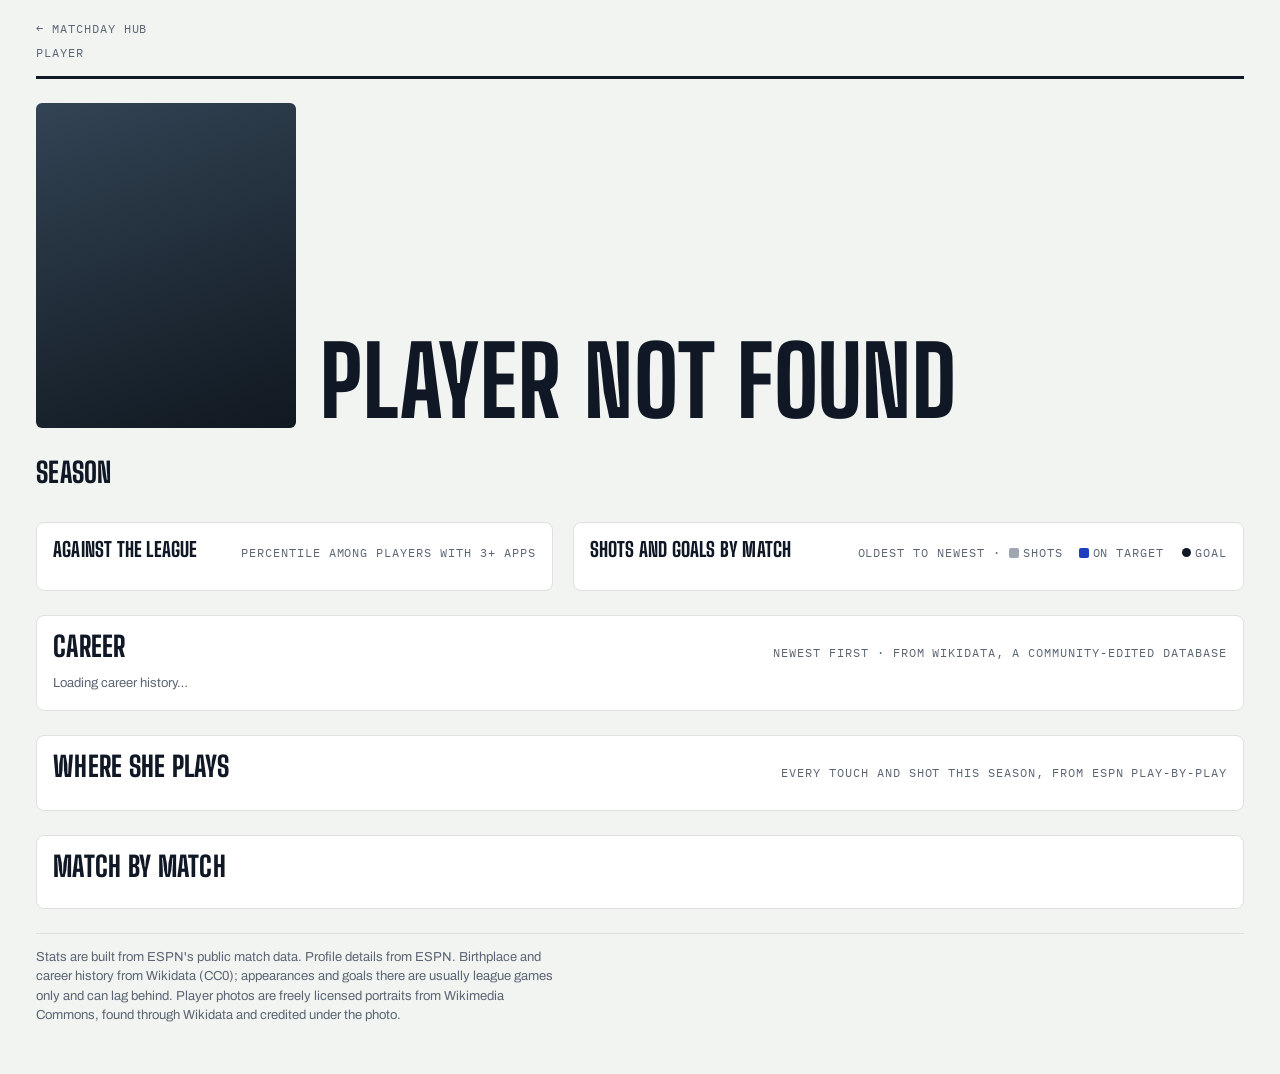
==== player.html @ ca1f56fa "One page per team across all competitions, colour-coded competitions (build 22) Co-Authored-By: Clau" ====
<!doctype html>
<html lang="en">
<head>
<meta charset="utf-8">
<meta name="viewport" content="width=device-width,initial-scale=1,viewport-fit=cover">
<title>Player · Matchday Hub</title>
<link rel="preconnect" href="https://fonts.googleapis.com">
<link rel="stylesheet" href="https://fonts.googleapis.com/css2?family=Big+Shoulders+Display:wght@600;700;800&family=Archivo:wght@400;500;600;700&family=IBM+Plex+Mono:wght@400;500&display=swap">
<link rel="stylesheet" href="styles.css?v=22">
<script>
/* GitHub Pages lets browsers keep pages for 10 minutes. If the site has been updated since this copy, refresh it once. */
(function (build) {
  try {
    fetch("version.json", { cache: "no-store" }).then(function (r) { return r.json(); }).then(function (v) {
      var key = "wmh-reloaded-" + v.build;
      if (v.build > build && !sessionStorage.getItem(key)) {
        sessionStorage.setItem(key, "1");
        fetch(location.href, { cache: "reload" }).then(function () { location.reload(); });
      }
    }).catch(function () {});
  } catch (e) {}
})(22);
</script>
</head>
<body>
<div class="wrap">
  <header class="mast">
    <div class="mast-title">
      <a class="eyebrow back" id="back" href="./">← Matchday Hub</a>
      <span class="eyebrow" id="pLeague">Player</span>
    </div>
  </header>

  <section class="pp-hero" aria-labelledby="pName">
    <figure class="pp-photo" id="pPhoto"><div class="pp-initials" id="pInitials"></div><figcaption class="ph-credit" id="pCredit"></figcaption></figure>
    <div class="pp-id">
      <div class="pp-club" id="pClub"></div>
      <h1 id="pName">Loading…</h1>
      <dl class="pp-facts" id="pFacts"></dl>
    </div>
  </section>

  <section aria-labelledby="sH">
    <div class="sec-head"><h2 id="sH">Season</h2><span class="eyebrow" id="pSeason"></span></div>
    <div class="pl-tiles pp-tiles" id="pTiles"></div>
  </section>

  <div class="pp-two">
    <section class="card" aria-labelledby="rH">
      <div class="sec-head"><h3 id="rH">Against the league</h3><span class="eyebrow">Percentile among players with 3+ apps</span></div>
      <div id="pRanks" class="pp-ranks"></div>
    </section>
    <section class="card" aria-labelledby="cH">
      <div class="sec-head"><h3 id="cH">Shots and goals by match</h3><span class="eyebrow">Oldest to newest · <span class="sw" style="background:var(--draw)"></span>Shots <span class="sw" style="background:var(--seq);margin-left:8px"></span>On target <span class="dotkey"></span>Goal</span></div>
      <div class="chart" id="pChart"></div>
    </section>
  </div>

  <section class="card" aria-labelledby="crH">
    <div class="sec-head"><h2 id="crH">Career</h2><span class="eyebrow">Newest first · from Wikidata, a community-edited database<span id="pCareerMore"></span></span></div>
    <div id="pCareer" class="pp-careers"><p class="note">Loading career history…</p></div>
  </section>

  <section class="card" aria-labelledby="hH">
    <div class="sec-head"><h2 id="hH">Where she plays</h2><span class="eyebrow">Every touch and shot this season, from ESPN play-by-play</span></div>
    <div id="pHeat"></div>
  </section>

  <section class="card" aria-labelledby="lH">
    <div class="sec-head"><h2 id="lH">Match by match</h2></div>
    <div class="tbl-wrap" id="pLog"></div>
  </section>

  <footer class="foot">
    <p class="note" id="pSource">Stats are built from ESPN's public match data. Profile details from ESPN. Birthplace and career history from Wikidata (CC0); appearances and goals there are usually league games only and can lag behind. Player photos are freely licensed portraits from Wikimedia Commons, found through Wikidata and credited under the photo.</p>
  </footer>
</div>
<div id="tip" hidden></div>
<script src="heat.js?v=22"></script>
<script src="player-page.js?v=22"></script>
</body>
</html>
---- styles.css ----
/* Layout: matchday programme meets stadium scoreboard: league tabs, a fixtures rail, one match as the hero, then the table. */
:root{
  --bg:#F2F4F1; --panel:#FFFFFF; --sunk:#E8ECE7; --ink:#101826; --muted:#5B6573; --line:#DDE2DC;
  --home:#2343D6; --away:#D9480F; --draw:#A0A7B0; --seq:#1D3FBF;
  --win:#1E8A4C; --loss:#C62B2B; --live:#C62B2B; --focus:#2343D6;
  --pitch:#E3EBE2; --pitch-line:#A9BBA7;
  --k0:#2343D6; --k0b:#E3E8FB; --k1:#B4470B; --k1b:#FBE9DC; --k2:#0E7268; --k2b:#DCF1EC; --k3:#6B2FC9; --k3b:#ECE4FA;
  --f-display:"Big Shoulders Display","Arial Narrow",Impact,sans-serif;
  --f-body:"Archivo",system-ui,-apple-system,"Segoe UI",sans-serif;
  --f-data:"IBM Plex Mono",ui-monospace,"SFMono-Regular",Menlo,monospace;
  color-scheme:light;
}
@media (prefers-color-scheme: dark){:root:not([data-theme="light"]){
  --bg:#0E1318; --panel:#161C23; --sunk:#1C242D; --ink:#E9EDF2; --muted:#9AA4B1; --line:#29323C;
  --home:#6A84F5; --away:#E8702F; --draw:#5E6670; --seq:#7D95FF;
  --win:#3FB873; --loss:#F0645E; --live:#F0645E; --focus:#7D95FF; color-scheme:dark;
  --pitch:#16241C; --pitch-line:#2F4A3A;
  --k0:#9DB0FF; --k0b:#1E2849; --k1:#F2AE7E; --k1b:#3A2618; --k2:#7DD6C8; --k2b:#11312D; --k3:#C7AEFF; --k3b:#2A2042;
}}
:root[data-theme="dark"]{
  --bg:#0E1318; --panel:#161C23; --sunk:#1C242D; --ink:#E9EDF2; --muted:#9AA4B1; --line:#29323C;
  --home:#6A84F5; --away:#E8702F; --draw:#5E6670; --seq:#7D95FF;
  --win:#3FB873; --loss:#F0645E; --live:#F0645E; --focus:#7D95FF; color-scheme:dark;
  --pitch:#16241C; --pitch-line:#2F4A3A;
  --k0:#9DB0FF; --k0b:#1E2849; --k1:#F2AE7E; --k1b:#3A2618; --k2:#7DD6C8; --k2b:#11312D; --k3:#C7AEFF; --k3b:#2A2042;
}
*{box-sizing:border-box}
html,body{margin:0}
body{background:var(--bg);color:var(--ink);font-family:var(--f-body);font-size:15px;line-height:1.5}
img{max-width:100%}
[hidden]{display:none!important}
.wrap{max-width:1240px;margin:0 auto;padding-left:max(16px,env(safe-area-inset-left,0px));padding-right:max(16px,env(safe-area-inset-right,0px));padding-block:20px 48px;display:grid;gap:24px}
h1,h2,h3{font-family:var(--f-display);font-weight:800;letter-spacing:.01em;text-transform:uppercase;margin:0;text-wrap:balance;line-height:1}
h2{font-size:28px} h3{font-size:20px}
.eyebrow{font-family:var(--f-data);font-size:12px;letter-spacing:.08em;text-transform:uppercase;color:var(--muted)}
.num{font-variant-numeric:tabular-nums}
button,select,input{font:inherit;color:inherit}
:focus-visible{outline:2px solid var(--focus);outline-offset:2px}
.note{font-size:13px;color:var(--muted);max-width:75ch;margin:0}

.mast{display:flex;flex-wrap:wrap;gap:12px 24px;align-items:end;justify-content:space-between;border-bottom:3px solid var(--ink);padding-bottom:14px}
.mast-title{display:grid;gap:6px}
.mast h1{font-size:clamp(34px,6vw,56px)}
.tabs{display:flex;gap:4px;background:var(--sunk);padding:4px;border-radius:6px}
.tab{border:0;background:transparent;padding:8px 16px;border-radius:4px;cursor:pointer;font-family:var(--f-display);font-weight:700;font-size:20px;text-transform:uppercase;letter-spacing:.02em;color:var(--muted)}
.tab[aria-pressed="true"]{background:var(--panel);color:var(--ink);box-shadow:0 1px 2px rgba(0,0,0,.12)}

.toolbar{display:flex;flex-wrap:wrap;gap:10px 16px;align-items:center;justify-content:space-between}
.datenav{display:flex;gap:6px;align-items:center;flex-wrap:wrap}
.datelabel{font-family:var(--f-display);font-weight:700;font-size:22px;text-transform:uppercase;min-width:9ch;text-align:center}
.btn{border:1px solid var(--line);background:var(--panel);border-radius:4px;padding:5px 10px;font-size:13px;cursor:pointer}
.btn:hover{border-color:var(--muted)}
.btn.icon{font-size:18px;line-height:1;padding:4px 10px}
.tz{font-family:var(--f-data);font-size:11px;color:var(--muted);margin-left:4px}
.status{font-family:var(--f-data);font-size:12px;color:var(--muted);display:flex;align-items:center;gap:6px}
.status.err{color:var(--loss)}
.dot{width:8px;height:8px;border-radius:50%;background:var(--live);display:inline-block}
.dot.pulse{animation:pulse 1.6s ease-in-out infinite}
@keyframes pulse{50%{opacity:.25}}

.sec-head{display:flex;flex-wrap:wrap;gap:8px 16px;align-items:baseline;justify-content:space-between;margin-bottom:12px}
.legend .sw{margin-left:8px}
.legend .sw:first-child{margin-left:0}
.sw{display:inline-block;width:10px;height:10px;border-radius:2px;margin-right:4px;vertical-align:-1px}
.ph{background:var(--home)} .pd{background:var(--draw)} .pa{background:var(--away)}

.fixtures{display:grid;grid-template-columns:repeat(auto-fill,minmax(280px,1fr));gap:10px}
.empty{background:var(--panel);border:1px dashed var(--line);border-radius:6px;padding:20px;color:var(--muted)}
.fx{all:unset;box-sizing:border-box;cursor:pointer;display:grid;grid-template-columns:minmax(0,1fr);width:100%;min-width:0;overflow:hidden;gap:10px;background:var(--panel);border:1px solid var(--line);border-radius:6px;padding:12px;transition:border-color .15s}
.fx:hover{border-color:var(--muted)}
.fx:focus-visible{outline:2px solid var(--focus);outline-offset:2px}
.fx[aria-pressed="true"]{border-color:var(--ink);box-shadow:inset 0 0 0 1px var(--ink)}
.fx-top{display:flex;justify-content:space-between;align-items:center;gap:8px;min-width:0;font-family:var(--f-data);font-size:12px;color:var(--muted)}
.fx-top .venue{overflow:hidden;text-overflow:ellipsis;white-space:nowrap;min-width:0;flex:1 1 auto;text-align:right}
.fx>*{min-width:0;max-width:100%}
.fx-row{display:grid;grid-template-columns:28px minmax(0,1fr) auto;gap:8px;align-items:center}
.fx-row img{width:28px;height:28px;object-fit:contain}
.fx-row .nm{font-weight:600;overflow:hidden;text-overflow:ellipsis;white-space:nowrap}
.fx-row .sc{font-family:var(--f-display);font-weight:800;font-size:24px;line-height:1;min-width:1ch;text-align:right}
.fx-row.lost .nm,.fx-row.lost .sc{color:var(--muted)}
.chip{font-family:var(--f-data);font-size:11px;letter-spacing:.06em;text-transform:uppercase;padding:2px 7px;border-radius:3px;background:var(--sunk);color:var(--ink);white-space:nowrap;display:inline-flex;gap:5px;align-items:center}
.chip.live{background:var(--live);color:#fff}
.chip.live .dot{background:#fff}
.pbar{display:flex;gap:2px;height:8px;width:100%;min-width:0;overflow:hidden;border-radius:4px}
.pbar i{display:block;height:100%;min-width:2px;flex-shrink:1}
.pbar i:first-child{border-radius:4px 0 0 4px}
.pbar i:last-child{border-radius:0 4px 4px 0}
.plab{display:flex;justify-content:space-between;font-family:var(--f-data);font-size:12px;color:var(--muted)}
.plab b{color:var(--ink);font-weight:500}

.matchup{background:var(--panel);border:1px solid var(--line);border-radius:8px;overflow:hidden}
.mu-bar{display:flex;flex-wrap:wrap;gap:8px 16px;align-items:baseline;justify-content:space-between;padding:12px 16px;border-bottom:1px solid var(--line);background:var(--sunk)}
.mu-bar h2{font-size:22px}
.mu-grid{display:grid;grid-template-columns:minmax(0,1fr) minmax(0,1.1fr) minmax(0,1fr)}
.side{padding:16px;display:grid;gap:10px;align-content:start;min-width:0}
.photo{position:relative;aspect-ratio:16/10;max-width:100%;border-radius:4px;overflow:hidden;background:var(--sunk)}
.photo img.ph-img{width:100%;height:100%;object-fit:cover;display:block}
.photo.ph-whole img.ph-img{position:relative;object-fit:contain}
.photo img.ph-bg{position:absolute;inset:0;width:100%;height:100%;object-fit:cover;filter:blur(18px) brightness(.75);transform:scale(1.15)}
.photo .crest{position:absolute;right:8px;bottom:8px;width:44px;height:44px;object-fit:contain;background:rgba(255,255,255,.92);border-radius:50%;padding:5px}
.photo .tag{position:absolute;left:8px;top:8px;font-family:var(--f-data);font-size:11px;letter-spacing:.08em;text-transform:uppercase;padding:3px 7px;border-radius:3px;color:#fff}
.side.home .tag{background:var(--home)} .side.away .tag{background:var(--away)}
.ph-credit{font-size:11px;color:var(--muted);margin-top:-4px;overflow-wrap:anywhere}
.ph-credit a{color:inherit}
.ph-actions{display:flex;gap:8px;flex-wrap:wrap}
.tname{font-family:var(--f-display);font-weight:800;font-size:clamp(26px,3.2vw,38px);text-transform:uppercase;line-height:.95;overflow-wrap:anywhere}
.tmeta{color:var(--muted);font-size:13px}
.form{display:flex;gap:4px}
.form span{width:24px;height:24px;display:grid;place-items:center;border-radius:3px;font-family:var(--f-data);font-size:12px;font-weight:500;color:#fff}
.form .W{background:var(--win)} .form .D{background:var(--draw);color:var(--ink)} .form .L{background:var(--loss)}
.form.sm span{width:18px;height:18px;font-size:10px}
.scorers{display:grid;gap:4px}
.scorer{display:flex;justify-content:space-between;gap:8px;border-top:1px solid var(--line);padding-top:6px;font-size:14px}
.scorer b{font-family:var(--f-data);font-weight:500}

.centre{padding:16px;border-left:1px solid var(--line);border-right:1px solid var(--line);display:grid;gap:14px;align-content:start;min-width:0}
.probhead{display:flex;justify-content:space-between;align-items:center;gap:8px;flex-wrap:wrap}
.big3{display:grid;grid-template-columns:repeat(3,1fr);gap:6px;text-align:center}
.big3 div{display:grid;gap:2px}
.big3 .v{font-family:var(--f-display);font-weight:800;font-size:clamp(36px,4.6vw,56px);line-height:.9}
.big3 .l{font-family:var(--f-data);font-size:11px;color:var(--muted);text-transform:uppercase;letter-spacing:.06em}
.big3 .o{font-family:var(--f-data);font-size:12px;color:var(--muted)}
.pbar.lg{height:14px}
.compare{display:grid;gap:4px;font-family:var(--f-data);font-size:12px;color:var(--muted)}
.compare div{display:flex;justify-content:space-between;gap:8px}
.compare b{color:var(--ink);font-weight:500}
.xg{display:flex;justify-content:space-between;align-items:baseline;font-family:var(--f-data);font-size:13px;color:var(--muted);border-block:1px solid var(--line);padding-block:8px;gap:8px}
.xg b{font-family:var(--f-display);font-size:26px;color:var(--ink);font-weight:700}
.scorenow{font-family:var(--f-display);font-weight:800;font-size:26px;color:var(--ink)}
.heat-wrap{display:grid;gap:6px}
.heat{display:grid;grid-template-columns:auto repeat(6,1fr);gap:2px;font-family:var(--f-data);font-size:12px}
.heat .ax{color:var(--muted);display:grid;place-items:center;padding:2px}
.heat .c{aspect-ratio:1.35;display:grid;place-items:center;border-radius:2px;font-variant-numeric:tabular-nums}
.heat .c.best{outline:2px solid var(--ink);outline-offset:-2px}
.heat-cap{display:flex;justify-content:space-between;align-items:baseline;font-size:12px;color:var(--muted);gap:4px 12px;flex-wrap:wrap}
.heat-cap span:last-child{white-space:nowrap}
.heat-cap strong{color:var(--ink)}
.markets{display:grid;grid-template-columns:repeat(2,minmax(0,1fr));gap:6px 14px;font-size:14px}
.markets div{display:flex;justify-content:space-between;border-bottom:1px dashed var(--line);padding-bottom:4px;gap:8px}
.markets b{font-family:var(--f-data);font-weight:500}

.panel-row{display:grid;grid-template-columns:minmax(0,1.2fr) minmax(0,1fr);border-top:1px solid var(--line)}
.panel{padding:16px;min-width:0}
.panel-row .panel+.panel{border-left:1px solid var(--line)}
.matchup>.panel{border-top:1px solid var(--line)}
.stats{display:grid;gap:9px}
.st-row{display:grid;grid-template-columns:48px minmax(0,1fr) 48px;gap:4px 10px;align-items:center;font-size:13px}
.st-row .lbl{grid-column:1/-1;text-align:center;color:var(--muted);font-size:12px;margin-bottom:-4px}
.st-row .v{font-family:var(--f-data);font-variant-numeric:tabular-nums}
.st-row .v.h{text-align:right}
.st-row .v.lead{color:var(--ink);font-weight:500}
.st-row .v:not(.lead){color:var(--muted)}
.st-bar{display:flex;gap:2px;height:8px}
.st-bar i{display:block;height:100%}
.st-bar i.h{background:var(--home);border-radius:4px 0 0 4px}
.st-bar i.a{background:var(--away);border-radius:0 4px 4px 0}
.timeline{list-style:none;margin:0;padding:0;display:grid;gap:6px}
.timeline li{display:grid;grid-template-columns:52px 22px minmax(0,1fr);gap:8px;align-items:baseline;font-size:14px;border-bottom:1px solid var(--line);padding-bottom:6px}
.timeline li.empty-row{display:block;border-bottom:0;padding:0;font-size:14px}
.timeline .min{font-family:var(--f-data);color:var(--muted);text-align:right}
.timeline .ic{width:14px;height:14px;border-radius:2px;display:inline-block;align-self:center}
.timeline .ic.goal{background:var(--ink);border-radius:50%}
.timeline .ic.yellow{background:#E8C32E;width:10px}
.timeline .ic.red{background:var(--loss);width:10px}
.timeline .ic.sub{background:transparent;border:2px solid var(--muted);border-radius:50%}
.timeline .ic.other{background:var(--line)}
.timeline li.home .txt{color:var(--ink)}
.timeline .tm{font-family:var(--f-data);font-size:11px;color:var(--muted);margin-right:6px;text-transform:uppercase}

.card{background:var(--panel);border:1px solid var(--line);border-radius:8px;padding:16px;min-width:0}
.tbl-wrap{overflow-x:auto}
table{border-collapse:collapse;width:100%;font-size:14px;min-width:640px}
th,td{padding:7px 6px;text-align:right;white-space:nowrap}
th{font-family:var(--f-data);font-size:11px;font-weight:500;color:var(--muted);text-transform:uppercase;letter-spacing:.06em;border-bottom:2px solid var(--ink)}
td{border-bottom:1px solid var(--line);font-variant-numeric:tabular-nums}
th.l,td.l{text-align:left}
td.pos{border-left:4px solid transparent}
td.team{font-weight:600;width:100%}
td.team .tc{display:inline-flex;align-items:center;gap:8px;white-space:nowrap;vertical-align:middle}
td.team img{width:20px;height:20px;object-fit:contain;flex:none}
th.club{width:100%}
th.wide,td.wide{padding-left:14px}
tr.sel-h td{background:color-mix(in oklab,var(--home) 10%,transparent)}
tr.sel-a td{background:color-mix(in oklab,var(--away) 10%,transparent)}
td.pts{font-weight:700}
.zones{font-size:12px;color:var(--muted);margin-top:10px;display:flex;gap:6px 16px;flex-wrap:wrap}
.zones span{display:inline-flex;align-items:center;gap:6px}
.zones i{width:10px;height:10px;border-radius:2px;display:inline-block}

/* bracket */
.bk-scroll{overflow-x:auto;padding-bottom:4px}
.bk-grid{display:grid;grid-template-columns:repeat(var(--cols,3),minmax(220px,1fr));gap:16px;min-width:min-content}
.bk-col{display:grid;grid-template-rows:auto 1fr;gap:8px;min-width:0}
.bk-round{padding-bottom:4px;border-bottom:2px solid var(--ink)}
.bk-stack{display:flex;flex-direction:column;justify-content:space-around;gap:10px}
.bk-tie{all:unset;box-sizing:border-box;cursor:pointer;display:grid;grid-template-columns:minmax(0,1fr);width:100%;min-width:0;overflow:hidden;gap:2px;background:var(--panel);border:1px solid var(--line);border-radius:6px;padding:8px 10px}
.bk-tie:hover{border-color:var(--muted)}
.bk-tie:focus-visible{outline:2px solid var(--focus);outline-offset:2px}
.bk-tie.live{border-color:var(--live)}
.bk-tie.ph{cursor:default;border-style:dashed;color:var(--muted);font-size:13px}
.bk-team{display:grid;grid-template-columns:20px 22px minmax(0,1fr) auto;gap:6px;align-items:center;font-size:14px;min-height:26px}
.bk-tie.ph .bk-team{display:block}
.bk-team img{width:20px;height:20px;object-fit:contain}
.bk-team.out{color:var(--muted)}
.bk-team.out img{opacity:.5}
.bk-team.won .bk-name{font-weight:700}
.bk-seed{font-family:var(--f-data);font-size:11px;color:var(--muted);text-align:right}
.bk-name{overflow:hidden;text-overflow:ellipsis;white-space:nowrap}
.bk-score{font-family:var(--f-display);font-weight:800;font-size:18px}
.bk-meta{font-family:var(--f-data);font-size:11px;color:var(--muted);border-top:1px solid var(--line);padding-top:4px;margin-top:2px}
.bk-tie.live .bk-meta{color:var(--live)}
.bk-proj{display:grid;grid-template-columns:repeat(auto-fit,minmax(240px,1fr));gap:20px 16px;align-items:start}
.bk-proj .bk-col{grid-template-rows:none;align-content:start}
.bk-list{display:grid;gap:4px;align-content:start}
.bk-list .bk-team{border-bottom:1px solid var(--line);padding-bottom:4px}
.bk-list .bk-score{font-family:var(--f-data);font-size:12px;font-weight:400;color:var(--muted)}
.bk-odds{margin-top:18px;display:grid;gap:6px;max-width:560px}
.bk-odds h3{margin-bottom:4px}
.bk-odd{display:grid;grid-template-columns:minmax(0,150px) minmax(0,1fr) 48px;gap:10px;align-items:center;font-size:14px}
.bk-odd b{font-family:var(--f-data);font-weight:500;text-align:right}
.bk-bar{height:10px;background:var(--sunk);border-radius:4px;overflow:hidden}
.bk-bar i{display:block;height:100%;background:var(--seq);border-radius:0 4px 4px 0}

.chart svg{display:block;width:100%;height:auto}
.chart text{fill:var(--muted);font-family:var(--f-data);font-size:11px}
.chart .grid{stroke:var(--line);stroke-width:1}
.chart .now{stroke:var(--ink);stroke-dasharray:3 3}

.foot{border-top:1px solid var(--line);padding-top:14px;display:grid;gap:8px}
#tip{position:fixed;z-index:20;pointer-events:none;background:var(--ink);color:var(--bg);font-size:12px;font-family:var(--f-data);padding:6px 8px;border-radius:4px;max-width:260px;line-height:1.4;white-space:pre-line}

@media (max-width:980px){
  .mu-grid{grid-template-columns:1fr 1fr}
  .centre{grid-column:1/-1;grid-row:2;border:0;border-top:1px solid var(--line)}
  .panel-row{grid-template-columns:1fr}
  .panel-row .panel+.panel{border-left:0;border-top:1px solid var(--line)}
}
@media (max-width:620px){
  .mu-grid{grid-template-columns:1fr}
  .centre{grid-row:auto}
  .side.away{border-top:1px solid var(--line)}
  .markets{grid-template-columns:1fr}
  .tab{padding:6px 12px;font-size:18px}
}
@media (prefers-reduced-motion:reduce){*{transition:none!important;animation:none!important}}

/* news */
.news{display:grid;grid-template-columns:repeat(auto-fill,minmax(260px,1fr));gap:14px}
@media (min-width:900px){
  .news{grid-template-columns:repeat(4,minmax(0,1fr))}
  .news-item.lead{grid-column:span 2;grid-row:span 2}
  .news-item.lead .news-title{font-family:var(--f-display);text-transform:uppercase;font-size:30px;line-height:1;letter-spacing:.01em}
  .news-item.lead .news-desc{-webkit-line-clamp:4;font-size:14px}
  .news-item:not(.lead) .news-desc{display:none}
}
.news-item{display:grid;grid-template-rows:auto 1fr;color:inherit;text-decoration:none;border:1px solid var(--line);border-radius:6px;overflow:hidden;background:var(--panel);min-width:0}
.news-item:hover{border-color:var(--muted)}
.news-item:hover .news-title{text-decoration:underline}
.news-img{width:100%;aspect-ratio:16/9;object-fit:cover;display:block;background:var(--sunk)}
.news-body{padding:10px 12px 12px;display:grid;gap:6px;align-content:start;min-width:0}
.news-title{font-family:var(--f-body);text-transform:none;font-weight:700;font-size:16px;line-height:1.3;letter-spacing:0}
.news-desc{margin:0;font-size:13px;color:var(--muted);display:-webkit-box;-webkit-line-clamp:3;-webkit-box-orient:vertical;overflow:hidden}

/* player stats */
.pl-controls{display:flex;flex-wrap:wrap;gap:8px 12px;align-items:center;margin-bottom:12px}
.pl-controls input[type=search]{border:1px solid var(--line);background:var(--panel);border-radius:4px;padding:6px 10px;min-width:0;flex:1 1 180px;max-width:280px}
.pl-select{background:var(--panel);border:1px solid var(--line);border-radius:4px;padding:6px 8px;max-width:200px}
.pl-pos{display:flex;gap:4px;flex-wrap:wrap}
.pl-chip{border:1px solid var(--line);background:var(--panel);border-radius:999px;padding:4px 12px;font-size:13px;cursor:pointer}
.pl-chip[aria-pressed="true"]{background:var(--ink);color:var(--bg);border-color:var(--ink)}
.pl-table{min-width:1100px}
.pl-table th{white-space:nowrap}
.pl-sort{all:unset;cursor:pointer;font:inherit;color:inherit;letter-spacing:inherit;text-transform:inherit}
.pl-sort:hover{color:var(--ink)}
.pl-sort:focus-visible{outline:2px solid var(--focus);outline-offset:2px}
th[aria-sort] .pl-sort{color:var(--ink)}
.pl-row{cursor:pointer}
.pl-row:hover td{background:var(--sunk)}
.pl-row.open td{background:color-mix(in oklab,var(--seq) 10%,transparent)}
.pl-row:focus-visible{outline:2px solid var(--focus);outline-offset:-2px}
td.pl-name{font-weight:600;white-space:nowrap}
.pl-pos-tag{font-family:var(--f-data);font-size:11px;font-weight:400;color:var(--muted);margin-left:8px}
td.pl-sorted{font-weight:700}
td .tc{display:inline-flex;align-items:center;gap:8px;white-space:nowrap;vertical-align:middle}
td .tc img{width:20px;height:20px;object-fit:contain;flex:none}
.pl-more{margin-top:10px}
.pl-meta{margin-top:10px}
.pl-detail:not(:empty){margin-top:16px;border:1px solid var(--line);border-radius:6px;padding:14px;display:grid;gap:12px;background:var(--bg)}
.pl-dhead{display:flex;flex-wrap:wrap;gap:6px 14px;align-items:baseline}
.pl-dhead h3{font-size:24px}
.pl-dhead .btn{margin-left:auto}
.pl-tiles{display:grid;grid-template-columns:repeat(auto-fill,minmax(96px,1fr));gap:8px}
.pl-tile{background:var(--panel);border:1px solid var(--line);border-radius:4px;padding:8px 10px;display:grid}
.pl-tile b{font-family:var(--f-display);font-size:30px;line-height:1}
.pl-tile span{font-size:12px;color:var(--muted)}
.pl-log{min-width:620px}
.pl-log td.zero{color:var(--muted)}
.pl-log td.hit{font-weight:700}
.pl-log .pl-sub{font-family:var(--f-data);font-size:11px;color:var(--muted)}
.res{font-family:var(--f-data);font-size:12px;padding:2px 6px;border-radius:3px;color:#fff}
.res.W{background:var(--win)} .res.L{background:var(--loss)} .res.D{background:var(--draw);color:var(--ink)}
.bk-card{display:inline-block;width:9px;height:12px;border-radius:1px;margin-right:2px;vertical-align:-1px}
.bk-card.y{background:#E8C32E} .bk-card.r{background:var(--loss)}

/* line-ups */
.lu-grid{display:grid;grid-template-columns:repeat(2,minmax(0,1fr));gap:20px}
.lu-col{display:grid;gap:2px;align-content:start;min-width:0}
.lu-head{display:flex;justify-content:space-between;align-items:baseline;gap:8px;border-bottom:2px solid var(--home);padding-bottom:4px;margin-bottom:4px}
.lu-col.away .lu-head{border-bottom-color:var(--away)}
.lu-group{margin-top:8px}
.lu-row{display:grid;grid-template-columns:26px minmax(0,1fr) auto;gap:2px 8px;align-items:center;font-size:14px;padding:4px 0;border-bottom:1px solid var(--line)}
.lu-no{font-family:var(--f-data);font-size:12px;color:var(--muted);text-align:right}
.lu-name{display:flex;gap:6px;align-items:baseline;min-width:0;overflow:hidden}
.lu-name>span:first-child{overflow:hidden;text-overflow:ellipsis;white-space:nowrap}
.lu-pos{font-family:var(--f-data);font-size:10px;color:var(--muted)}
.lu-marks{display:flex;gap:3px;align-items:center}
.lu-marks .ball{width:10px;height:10px;border-radius:50%;background:var(--ink)}
.lu-a,.lu-off,.lu-on{font-family:var(--f-data);font-size:10px;padding:0 4px;border-radius:2px;background:var(--sunk);color:var(--ink)}
.lu-off{color:var(--loss)} .lu-on{color:var(--win)}
.lu-stats{grid-column:2/-1;font-size:11px;color:var(--muted);font-family:var(--f-data)}
.lu-stats:empty{display:none}
@media (max-width:620px){.lu-grid{grid-template-columns:1fr}}

/* player page */
.back{color:var(--muted);text-decoration:none}
.back:hover{color:var(--ink);text-decoration:underline}
a.pl-link{color:inherit;text-decoration:none}
a.pl-link:hover{text-decoration:underline}
.pp-hero{display:grid;grid-template-columns:minmax(0,260px) minmax(0,1fr);gap:24px;align-items:end}
.pp-photo{margin:0;display:grid;gap:6px}
.pp-photo .pp-img{width:100%;aspect-ratio:4/5;object-fit:cover;object-position:50% 20%;border-radius:6px;display:block;background:var(--sunk)}
.pp-initials{aspect-ratio:4/5;border-radius:6px;display:grid;place-items:center;font-family:var(--f-display);font-weight:800;font-size:96px;color:#fff;
  background:linear-gradient(160deg,var(--club,#334455),color-mix(in oklab,var(--club,#334455) 55%,#000));text-shadow:0 2px 12px rgba(0,0,0,.25)}
.pp-photo.has-img .pp-initials{display:none}
.pp-id{display:grid;gap:10px;min-width:0}
.pp-id h1{font-size:clamp(44px,8vw,96px);line-height:.9;overflow-wrap:anywhere}
.pp-club{display:flex;align-items:center;gap:10px;font-weight:600;font-size:18px}
.pp-club img{width:36px;height:36px;object-fit:contain}
.pp-facts{display:flex;flex-wrap:wrap;gap:10px 28px;margin:0}
.pp-facts div{display:grid;gap:2px}
.pp-facts dt{font-family:var(--f-data);font-size:11px;letter-spacing:.08em;text-transform:uppercase;color:var(--muted)}
.pp-facts dd{margin:0;font-weight:600}
.pp-facts .tc{display:flex;align-items:center;gap:6px}
.pp-flag{width:22px;height:22px;object-fit:contain}
.pp-tiles{grid-template-columns:repeat(auto-fill,minmax(110px,1fr))}
.pp-two{display:grid;grid-template-columns:minmax(0,1fr) minmax(0,1.3fr);gap:20px;align-items:start}
.pp-ranks{display:grid;gap:10px}
.pp-rank{display:grid;grid-template-columns:minmax(0,150px) minmax(0,1fr) 48px 88px;gap:10px;align-items:center;font-size:14px}
.pp-rank b{font-family:var(--f-data);font-weight:500;text-align:right}
.pp-rk{font-family:var(--f-data);font-size:11px;color:var(--muted);text-align:right;white-space:nowrap}
.pp-careers{display:grid;grid-template-columns:minmax(0,1.5fr) minmax(0,1fr);gap:20px;align-items:start}
.pp-career{display:grid;gap:8px;min-width:0}
.pp-career h3{font-size:18px}
.pp-ct{min-width:0;width:100%}
.pp-ct td.l:nth-child(n+2){white-space:normal;overflow-wrap:break-word;min-width:6em}
.pp-ct-c{display:none}
#pCareerMore a{text-decoration:underline}
.pp-ct td.zero{color:var(--muted)}
.pp-ct td.hit{font-weight:700}
.pp-ct .pl-sub{font-family:var(--f-data);font-size:11px;color:var(--muted)}
.pp-careers > .note{grid-column:1/-1}
.dotkey{display:inline-block;width:9px;height:9px;border-radius:50%;background:var(--ink);margin:0 4px 0 10px;vertical-align:0}
@media (max-width:820px){
  .pp-two,.pp-careers{grid-template-columns:1fr}
}
@media (max-width:560px){
  .pp-hero{grid-template-columns:120px minmax(0,1fr);gap:14px;align-items:center}
  .pp-initials{font-size:48px}
  .pp-rank{grid-template-columns:minmax(0,1fr) 44px 84px;}
  .pp-rank .bk-bar{grid-column:1/-1;grid-row:2}
  .pp-ct .pp-ct-col{display:none}
  .pp-ct-c{display:block;font-size:12px;color:var(--muted)}
  .pp-ct th,.pp-ct td{padding-left:4px;padding-right:4px}
}

/* small logos inside table cells: a percentage max-width makes Chrome count them as 0px wide when sizing the column */
td img{max-width:none}

/* heatmaps and shot maps */
.hm-grid{display:grid;grid-template-columns:repeat(2,minmax(0,1fr));gap:20px}
.hm-col{display:grid;gap:8px;align-content:start;min-width:0}
.hm-bar{display:flex;flex-wrap:wrap;gap:6px 12px;align-items:center;justify-content:space-between;min-height:32px}
.hm-title{font-weight:700}
.hm-bar .pl-select{max-width:100%}
.hm-pitch{position:relative;width:100%;max-width:100%;aspect-ratio:105/68;background:var(--pitch);border-radius:4px;overflow:hidden;color:var(--pitch-line)}
.hm-lines{position:absolute;inset:0;width:100%;height:100%}
.hm-lines{overflow:visible}
.hm-dir{font-family:var(--f-data);font-size:11px;color:var(--muted);text-align:right;margin-top:-4px}
.hm-cap{margin:0}
.hm-teams{display:flex;justify-content:space-between;gap:8px;font-family:var(--f-data);font-size:12px;color:var(--muted);flex-wrap:wrap}
.hm-teams .hm-h{color:var(--away)} .hm-teams .hm-a{color:var(--home)}
.hm-legend{display:flex;flex-wrap:wrap;gap:4px 14px;font-size:12px;color:var(--muted)}
.hm-legend span{display:inline-flex;align-items:center;gap:6px}
.hm-key{--k:var(--ink);display:inline-block;width:10px;height:10px;border-radius:50%}
.hm-key.goal{width:14px;height:14px;background:var(--k)}
.hm-key.on{background:var(--k)}
.hm-key.off{border:2px solid var(--k);background:transparent}
.hm-key.blocked{border-radius:0;background:linear-gradient(45deg,transparent 42%,var(--k) 42% 58%,transparent 58%),linear-gradient(-45deg,transparent 42%,var(--k) 42% 58%,transparent 58%)}
@media (max-width:760px){.hm-grid{grid-template-columns:1fr}}

/* national teams */
.intl-pick{display:flex;align-items:center;gap:8px;font-family:var(--f-data);font-size:12px;text-transform:uppercase;letter-spacing:.06em;color:var(--muted);flex-basis:100%}
.intl-pick select{text-transform:none;letter-spacing:0;font-family:var(--f-body);font-size:14px;color:var(--ink)}
tr.grp td{background:var(--sunk);border-bottom:2px solid var(--ink);padding-top:14px}
td.grp-name{font-family:var(--f-display);font-weight:800;font-size:18px;text-transform:uppercase;letter-spacing:.02em}
.tabs{flex-wrap:wrap}
.crest-none{width:28px;height:28px;border-radius:50%;background:var(--sunk);color:var(--muted);display:grid;place-items:center;font-family:var(--f-data);font-size:9px;font-weight:500}

/* season forecast */
.fc-lead{display:flex;align-items:center;gap:16px;margin-bottom:14px}
.fc-lead img{width:64px;height:64px;object-fit:contain}
.fc-lead>div{display:grid;gap:2px}
.fc-name{font-family:var(--f-display);font-weight:800;font-size:clamp(32px,5vw,48px);text-transform:uppercase;line-height:.95}
.fc-rest{font-family:var(--f-data);font-size:13px;color:var(--muted)}
.fc-table{min-width:680px}
.fc-table td.fc-p{min-width:110px}
.fc-p{white-space:nowrap}
.fc-bar{display:inline-block;width:64px;height:8px;background:var(--sunk);border-radius:4px;overflow:hidden;vertical-align:middle;margin-right:8px}
.fc-bar i{display:block;height:100%;background:var(--seq)}

.hm-goal{width:100%;max-width:100%;aspect-ratio:116/50;background:var(--sunk);border-radius:4px;color:var(--muted);padding:6px}
.hm-goal svg{display:block;width:100%;height:100%;overflow:visible}

/* team pages and head to head */
.tp-hero{display:grid;grid-template-columns:minmax(0,420px) minmax(0,1fr);gap:24px;align-items:end}
.tp-list{min-width:0}
.tp-list td{white-space:nowrap}
.fx-comp{margin-top:4px}
.fx-comp .chip{display:inline-block;max-width:150px;overflow:hidden;text-overflow:ellipsis;vertical-align:top;letter-spacing:.04em}
.fc-group+.fc-group{margin-top:16px} .fc-group h3{margin-bottom:8px}
/* competition colours: label, and a bar down the row's left edge */
.chip.k0{background:var(--k0b);color:var(--k0)} .chip.k1{background:var(--k1b);color:var(--k1)} .chip.k2{background:var(--k2b);color:var(--k2)} .chip.k3{background:var(--k3b);color:var(--k3)}
tr.k0>td:first-child,tr.k1>td:first-child,tr.k2>td:first-child,tr.k3>td:first-child{padding-left:12px}
tr.k0>td:first-child{box-shadow:inset 3px 0 var(--k0)} tr.k1>td:first-child{box-shadow:inset 3px 0 var(--k1)} tr.k2>td:first-child{box-shadow:inset 3px 0 var(--k2)} tr.k3>td:first-child{box-shadow:inset 3px 0 var(--k3)}
#tH2H .h2h-table{width:auto;min-width:min(100%,560px)}
/* a men's team: no squad picture, so a panel in the team's colours with the crest */
.photo.tp-badge{background:linear-gradient(135deg,var(--c1) 0 58%,var(--c2) 58% 66%,var(--c1) 66%);display:grid;place-items:center}
.tp-badge-crest{width:38%;max-width:150px;aspect-ratio:1;object-fit:contain;background:rgba(255,255,255,.94);border-radius:50%;padding:6%;box-shadow:0 6px 24px rgba(0,0,0,.25)}
.tp-list td.opp,.tp-list td.opp .tc{white-space:normal}
.tp-squad{min-width:760px}
.h2h-sum{display:grid;grid-template-columns:repeat(3,minmax(0,1fr));gap:8px;margin:10px 0}
.h2h-bar{margin-bottom:8px}
.h2h-table{min-width:0}
.h2h-score{text-align:center;font-family:var(--f-display);font-weight:800;font-size:18px}
.intl-pick+div{margin-top:8px}
@media (max-width:760px){.tp-hero{grid-template-columns:1fr}}
a.tname{display:block;color:inherit;text-decoration:none}a.tname:hover{text-decoration:underline}
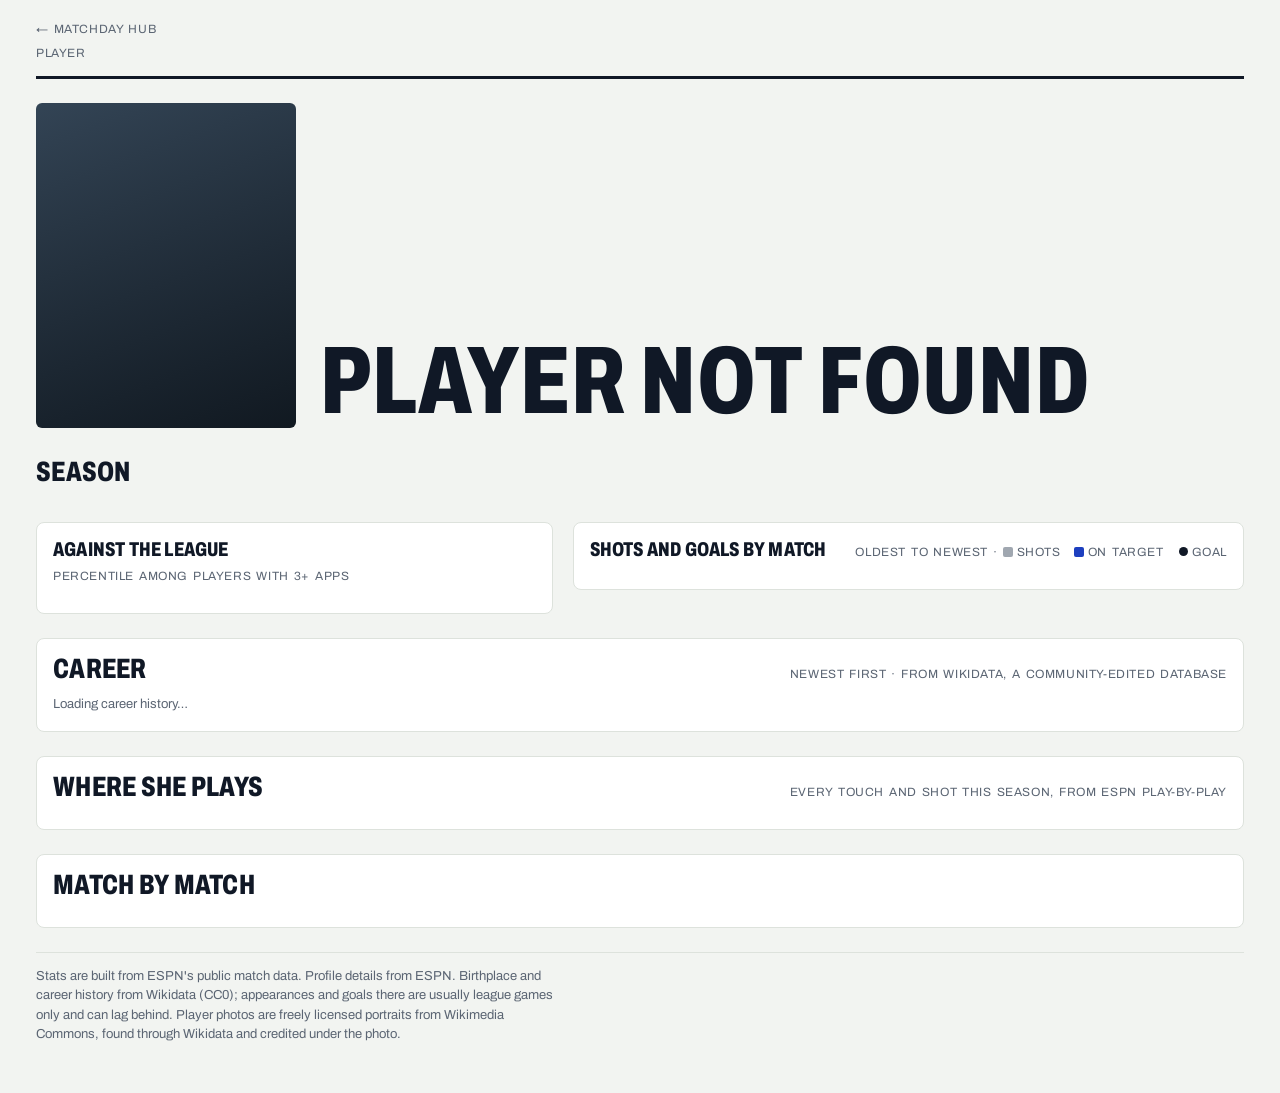
==== commit cf9703c9: "One font: Archivo throughout, condensed for headings (build 26) - Replaces Big Shoulders Display (he" ====
--- a/player.html
+++ b/player.html
@@ -5,8 +5,8 @@
 <meta name="viewport" content="width=device-width,initial-scale=1,viewport-fit=cover">
 <title>Player · Matchday Hub</title>
 <link rel="preconnect" href="https://fonts.googleapis.com">
-<link rel="stylesheet" href="https://fonts.googleapis.com/css2?family=Big+Shoulders+Display:wght@600;700;800&family=Archivo:wght@400;500;600;700&family=IBM+Plex+Mono:wght@400;500&display=swap">
-<link rel="stylesheet" href="styles.css?v=22">
+<link rel="stylesheet" href="https://fonts.googleapis.com/css2?family=Archivo:wdth,wght@62..125,400..900&display=swap">
+<link rel="stylesheet" href="styles.css?v=26">
 <script>
 /* GitHub Pages lets browsers keep pages for 10 minutes. If the site has been updated since this copy, refresh it once. */
 (function (build) {
@@ -19,7 +19,7 @@
       }
     }).catch(function () {});
   } catch (e) {}
-})(22);
+})(26);
 </script>
 </head>
 <body>
@@ -36,6 +36,7 @@
     <div class="pp-id">
       <div class="pp-club" id="pClub"></div>
       <h1 id="pName">Loading…</h1>
+      <nav class="pp-comps" id="pComps" aria-label="Competitions, with appearances" hidden></nav>
       <dl class="pp-facts" id="pFacts"></dl>
     </div>
   </section>
@@ -76,7 +77,7 @@
   </footer>
 </div>
 <div id="tip" hidden></div>
-<script src="heat.js?v=22"></script>
-<script src="player-page.js?v=22"></script>
+<script src="heat.js?v=26"></script>
+<script src="player-page.js?v=26"></script>
 </body>
 </html>
--- a/styles.css
+++ b/styles.css
@@ -5,9 +5,9 @@
   --win:#1E8A4C; --loss:#C62B2B; --live:#C62B2B; --focus:#2343D6;
   --pitch:#E3EBE2; --pitch-line:#A9BBA7;
   --k0:#2343D6; --k0b:#E3E8FB; --k1:#B4470B; --k1b:#FBE9DC; --k2:#0E7268; --k2b:#DCF1EC; --k3:#6B2FC9; --k3b:#ECE4FA;
-  --f-display:"Big Shoulders Display","Arial Narrow",Impact,sans-serif;
+  --f-display:"Archivo","Arial Narrow",sans-serif;
   --f-body:"Archivo",system-ui,-apple-system,"Segoe UI",sans-serif;
-  --f-data:"IBM Plex Mono",ui-monospace,"SFMono-Regular",Menlo,monospace;
+  --f-data:"Archivo",system-ui,-apple-system,"Segoe UI",sans-serif;
   color-scheme:light;
 }
 @media (prefers-color-scheme: dark){:root:not([data-theme="light"]){
@@ -26,13 +26,13 @@
 }
 *{box-sizing:border-box}
 html,body{margin:0}
-body{background:var(--bg);color:var(--ink);font-family:var(--f-body);font-size:15px;line-height:1.5}
+body{background:var(--bg);color:var(--ink);font-family:var(--f-body);font-stretch:normal;font-size:15px;line-height:1.5}
 img{max-width:100%}
 [hidden]{display:none!important}
-.wrap{max-width:1240px;margin:0 auto;padding-left:max(16px,env(safe-area-inset-left,0px));padding-right:max(16px,env(safe-area-inset-right,0px));padding-block:20px 48px;display:grid;gap:24px}
-h1,h2,h3{font-family:var(--f-display);font-weight:800;letter-spacing:.01em;text-transform:uppercase;margin:0;text-wrap:balance;line-height:1}
+.wrap{max-width:1240px;margin:0 auto;padding-left:max(16px,env(safe-area-inset-left,0px));padding-right:max(16px,env(safe-area-inset-right,0px));padding-block:20px 48px;display:grid;grid-template-columns:minmax(0,1fr);gap:24px}
+h1,h2,h3{font-family:var(--f-display);font-stretch:72%;font-weight:800;letter-spacing:.01em;text-transform:uppercase;margin:0;text-wrap:balance;line-height:1}
 h2{font-size:28px} h3{font-size:20px}
-.eyebrow{font-family:var(--f-data);font-size:12px;letter-spacing:.08em;text-transform:uppercase;color:var(--muted)}
+.eyebrow{font-family:var(--f-data);font-stretch:normal;font-variant-numeric:tabular-nums;font-size:12px;letter-spacing:.05em;word-spacing:.12em;text-transform:uppercase;color:var(--muted)}
 .num{font-variant-numeric:tabular-nums}
 button,select,input{font:inherit;color:inherit}
 :focus-visible{outline:2px solid var(--focus);outline-offset:2px}
@@ -42,17 +42,17 @@
 .mast-title{display:grid;gap:6px}
 .mast h1{font-size:clamp(34px,6vw,56px)}
 .tabs{display:flex;gap:4px;background:var(--sunk);padding:4px;border-radius:6px}
-.tab{border:0;background:transparent;padding:8px 16px;border-radius:4px;cursor:pointer;font-family:var(--f-display);font-weight:700;font-size:20px;text-transform:uppercase;letter-spacing:.02em;color:var(--muted)}
+.tab{border:0;background:transparent;padding:8px 16px;border-radius:4px;cursor:pointer;font-family:var(--f-display);font-stretch:72%;font-weight:700;font-size:20px;text-transform:uppercase;letter-spacing:.02em;color:var(--muted)}
 .tab[aria-pressed="true"]{background:var(--panel);color:var(--ink);box-shadow:0 1px 2px rgba(0,0,0,.12)}
 
 .toolbar{display:flex;flex-wrap:wrap;gap:10px 16px;align-items:center;justify-content:space-between}
 .datenav{display:flex;gap:6px;align-items:center;flex-wrap:wrap}
-.datelabel{font-family:var(--f-display);font-weight:700;font-size:22px;text-transform:uppercase;min-width:9ch;text-align:center}
+.datelabel{font-family:var(--f-display);font-stretch:72%;font-weight:700;font-size:22px;text-transform:uppercase;min-width:9ch;text-align:center}
 .btn{border:1px solid var(--line);background:var(--panel);border-radius:4px;padding:5px 10px;font-size:13px;cursor:pointer}
 .btn:hover{border-color:var(--muted)}
 .btn.icon{font-size:18px;line-height:1;padding:4px 10px}
-.tz{font-family:var(--f-data);font-size:11px;color:var(--muted);margin-left:4px}
-.status{font-family:var(--f-data);font-size:12px;color:var(--muted);display:flex;align-items:center;gap:6px}
+.tz{font-family:var(--f-data);font-stretch:normal;font-variant-numeric:tabular-nums;font-size:11px;color:var(--muted);margin-left:4px}
+.status{font-family:var(--f-data);font-stretch:normal;font-variant-numeric:tabular-nums;font-size:12px;color:var(--muted);display:flex;align-items:center;gap:6px}
 .status.err{color:var(--loss)}
 .dot{width:8px;height:8px;border-radius:50%;background:var(--live);display:inline-block}
 .dot.pulse{animation:pulse 1.6s ease-in-out infinite}
@@ -70,22 +70,22 @@
 .fx:hover{border-color:var(--muted)}
 .fx:focus-visible{outline:2px solid var(--focus);outline-offset:2px}
 .fx[aria-pressed="true"]{border-color:var(--ink);box-shadow:inset 0 0 0 1px var(--ink)}
-.fx-top{display:flex;justify-content:space-between;align-items:center;gap:8px;min-width:0;font-family:var(--f-data);font-size:12px;color:var(--muted)}
+.fx-top{display:flex;justify-content:space-between;align-items:center;gap:8px;min-width:0;font-family:var(--f-data);font-stretch:normal;font-variant-numeric:tabular-nums;font-size:12px;color:var(--muted)}
 .fx-top .venue{overflow:hidden;text-overflow:ellipsis;white-space:nowrap;min-width:0;flex:1 1 auto;text-align:right}
 .fx>*{min-width:0;max-width:100%}
 .fx-row{display:grid;grid-template-columns:28px minmax(0,1fr) auto;gap:8px;align-items:center}
 .fx-row img{width:28px;height:28px;object-fit:contain}
 .fx-row .nm{font-weight:600;overflow:hidden;text-overflow:ellipsis;white-space:nowrap}
-.fx-row .sc{font-family:var(--f-display);font-weight:800;font-size:24px;line-height:1;min-width:1ch;text-align:right}
+.fx-row .sc{font-family:var(--f-display);font-stretch:72%;font-weight:800;font-size:24px;line-height:1;min-width:1ch;text-align:right}
 .fx-row.lost .nm,.fx-row.lost .sc{color:var(--muted)}
-.chip{font-family:var(--f-data);font-size:11px;letter-spacing:.06em;text-transform:uppercase;padding:2px 7px;border-radius:3px;background:var(--sunk);color:var(--ink);white-space:nowrap;display:inline-flex;gap:5px;align-items:center}
+.chip{font-family:var(--f-data);font-stretch:normal;font-variant-numeric:tabular-nums;font-size:11px;letter-spacing:.05em;word-spacing:.12em;text-transform:uppercase;padding:2px 7px;border-radius:3px;background:var(--sunk);color:var(--ink);white-space:nowrap;display:inline-flex;gap:5px;align-items:center}
 .chip.live{background:var(--live);color:#fff}
 .chip.live .dot{background:#fff}
 .pbar{display:flex;gap:2px;height:8px;width:100%;min-width:0;overflow:hidden;border-radius:4px}
 .pbar i{display:block;height:100%;min-width:2px;flex-shrink:1}
 .pbar i:first-child{border-radius:4px 0 0 4px}
 .pbar i:last-child{border-radius:0 4px 4px 0}
-.plab{display:flex;justify-content:space-between;font-family:var(--f-data);font-size:12px;color:var(--muted)}
+.plab{display:flex;justify-content:space-between;font-family:var(--f-data);font-stretch:normal;font-variant-numeric:tabular-nums;font-size:12px;color:var(--muted)}
 .plab b{color:var(--ink);font-weight:500}
 
 .matchup{background:var(--panel);border:1px solid var(--line);border-radius:8px;overflow:hidden}
@@ -98,37 +98,37 @@
 .photo.ph-whole img.ph-img{position:relative;object-fit:contain}
 .photo img.ph-bg{position:absolute;inset:0;width:100%;height:100%;object-fit:cover;filter:blur(18px) brightness(.75);transform:scale(1.15)}
 .photo .crest{position:absolute;right:8px;bottom:8px;width:44px;height:44px;object-fit:contain;background:rgba(255,255,255,.92);border-radius:50%;padding:5px}
-.photo .tag{position:absolute;left:8px;top:8px;font-family:var(--f-data);font-size:11px;letter-spacing:.08em;text-transform:uppercase;padding:3px 7px;border-radius:3px;color:#fff}
+.photo .tag{position:absolute;left:8px;top:8px;font-family:var(--f-data);font-stretch:normal;font-variant-numeric:tabular-nums;font-size:11px;letter-spacing:.05em;word-spacing:.12em;text-transform:uppercase;padding:3px 7px;border-radius:3px;color:#fff}
 .side.home .tag{background:var(--home)} .side.away .tag{background:var(--away)}
 .ph-credit{font-size:11px;color:var(--muted);margin-top:-4px;overflow-wrap:anywhere}
 .ph-credit a{color:inherit}
 .ph-actions{display:flex;gap:8px;flex-wrap:wrap}
-.tname{font-family:var(--f-display);font-weight:800;font-size:clamp(26px,3.2vw,38px);text-transform:uppercase;line-height:.95;overflow-wrap:anywhere}
+.tname{font-family:var(--f-display);font-stretch:72%;font-weight:800;font-size:clamp(26px,3.2vw,38px);text-transform:uppercase;line-height:.95;overflow-wrap:anywhere}
 .tmeta{color:var(--muted);font-size:13px}
 .form{display:flex;gap:4px}
-.form span{width:24px;height:24px;display:grid;place-items:center;border-radius:3px;font-family:var(--f-data);font-size:12px;font-weight:500;color:#fff}
+.form span{width:24px;height:24px;display:grid;place-items:center;border-radius:3px;font-family:var(--f-data);font-stretch:normal;font-variant-numeric:tabular-nums;font-size:12px;font-weight:500;color:#fff}
 .form .W{background:var(--win)} .form .D{background:var(--draw);color:var(--ink)} .form .L{background:var(--loss)}
 .form.sm span{width:18px;height:18px;font-size:10px}
 .scorers{display:grid;gap:4px}
 .scorer{display:flex;justify-content:space-between;gap:8px;border-top:1px solid var(--line);padding-top:6px;font-size:14px}
-.scorer b{font-family:var(--f-data);font-weight:500}
+.scorer b{font-family:var(--f-data);font-stretch:normal;font-variant-numeric:tabular-nums;font-weight:500}
 
 .centre{padding:16px;border-left:1px solid var(--line);border-right:1px solid var(--line);display:grid;gap:14px;align-content:start;min-width:0}
 .probhead{display:flex;justify-content:space-between;align-items:center;gap:8px;flex-wrap:wrap}
 .big3{display:grid;grid-template-columns:repeat(3,1fr);gap:6px;text-align:center}
 .big3 div{display:grid;gap:2px}
-.big3 .v{font-family:var(--f-display);font-weight:800;font-size:clamp(36px,4.6vw,56px);line-height:.9}
-.big3 .l{font-family:var(--f-data);font-size:11px;color:var(--muted);text-transform:uppercase;letter-spacing:.06em}
-.big3 .o{font-family:var(--f-data);font-size:12px;color:var(--muted)}
+.big3 .v{font-family:var(--f-display);font-stretch:72%;font-weight:800;font-size:clamp(36px,4.6vw,56px);line-height:.9}
+.big3 .l{font-family:var(--f-data);font-stretch:normal;font-variant-numeric:tabular-nums;font-size:11px;color:var(--muted);text-transform:uppercase;letter-spacing:.05em;word-spacing:.12em}
+.big3 .o{font-family:var(--f-data);font-stretch:normal;font-variant-numeric:tabular-nums;font-size:12px;color:var(--muted)}
 .pbar.lg{height:14px}
-.compare{display:grid;gap:4px;font-family:var(--f-data);font-size:12px;color:var(--muted)}
+.compare{display:grid;gap:4px;font-family:var(--f-data);font-stretch:normal;font-variant-numeric:tabular-nums;font-size:12px;color:var(--muted)}
 .compare div{display:flex;justify-content:space-between;gap:8px}
 .compare b{color:var(--ink);font-weight:500}
-.xg{display:flex;justify-content:space-between;align-items:baseline;font-family:var(--f-data);font-size:13px;color:var(--muted);border-block:1px solid var(--line);padding-block:8px;gap:8px}
-.xg b{font-family:var(--f-display);font-size:26px;color:var(--ink);font-weight:700}
-.scorenow{font-family:var(--f-display);font-weight:800;font-size:26px;color:var(--ink)}
+.xg{display:flex;justify-content:space-between;align-items:baseline;font-family:var(--f-data);font-stretch:normal;font-variant-numeric:tabular-nums;font-size:13px;color:var(--muted);border-block:1px solid var(--line);padding-block:8px;gap:8px}
+.xg b{font-family:var(--f-display);font-stretch:72%;font-size:26px;color:var(--ink);font-weight:700}
+.scorenow{font-family:var(--f-display);font-stretch:72%;font-weight:800;font-size:26px;color:var(--ink)}
 .heat-wrap{display:grid;gap:6px}
-.heat{display:grid;grid-template-columns:auto repeat(6,1fr);gap:2px;font-family:var(--f-data);font-size:12px}
+.heat{display:grid;grid-template-columns:auto repeat(6,1fr);gap:2px;font-family:var(--f-data);font-stretch:normal;font-variant-numeric:tabular-nums;font-size:12px}
 .heat .ax{color:var(--muted);display:grid;place-items:center;padding:2px}
 .heat .c{aspect-ratio:1.35;display:grid;place-items:center;border-radius:2px;font-variant-numeric:tabular-nums}
 .heat .c.best{outline:2px solid var(--ink);outline-offset:-2px}
@@ -137,7 +137,7 @@
 .heat-cap strong{color:var(--ink)}
 .markets{display:grid;grid-template-columns:repeat(2,minmax(0,1fr));gap:6px 14px;font-size:14px}
 .markets div{display:flex;justify-content:space-between;border-bottom:1px dashed var(--line);padding-bottom:4px;gap:8px}
-.markets b{font-family:var(--f-data);font-weight:500}
+.markets b{font-family:var(--f-data);font-stretch:normal;font-variant-numeric:tabular-nums;font-weight:500}
 
 .panel-row{display:grid;grid-template-columns:minmax(0,1.2fr) minmax(0,1fr);border-top:1px solid var(--line)}
 .panel{padding:16px;min-width:0}
@@ -146,7 +146,7 @@
 .stats{display:grid;gap:9px}
 .st-row{display:grid;grid-template-columns:48px minmax(0,1fr) 48px;gap:4px 10px;align-items:center;font-size:13px}
 .st-row .lbl{grid-column:1/-1;text-align:center;color:var(--muted);font-size:12px;margin-bottom:-4px}
-.st-row .v{font-family:var(--f-data);font-variant-numeric:tabular-nums}
+.st-row .v{font-family:var(--f-data);font-stretch:normal;font-variant-numeric:tabular-nums}
 .st-row .v.h{text-align:right}
 .st-row .v.lead{color:var(--ink);font-weight:500}
 .st-row .v:not(.lead){color:var(--muted)}
@@ -157,7 +157,7 @@
 .timeline{list-style:none;margin:0;padding:0;display:grid;gap:6px}
 .timeline li{display:grid;grid-template-columns:52px 22px minmax(0,1fr);gap:8px;align-items:baseline;font-size:14px;border-bottom:1px solid var(--line);padding-bottom:6px}
 .timeline li.empty-row{display:block;border-bottom:0;padding:0;font-size:14px}
-.timeline .min{font-family:var(--f-data);color:var(--muted);text-align:right}
+.timeline .min{font-family:var(--f-data);font-stretch:normal;font-variant-numeric:tabular-nums;color:var(--muted);text-align:right}
 .timeline .ic{width:14px;height:14px;border-radius:2px;display:inline-block;align-self:center}
 .timeline .ic.goal{background:var(--ink);border-radius:50%}
 .timeline .ic.yellow{background:#E8C32E;width:10px}
@@ -165,13 +165,18 @@
 .timeline .ic.sub{background:transparent;border:2px solid var(--muted);border-radius:50%}
 .timeline .ic.other{background:var(--line)}
 .timeline li.home .txt{color:var(--ink)}
-.timeline .tm{font-family:var(--f-data);font-size:11px;color:var(--muted);margin-right:6px;text-transform:uppercase}
+.timeline .tm{font-family:var(--f-data);font-stretch:normal;font-variant-numeric:tabular-nums;font-size:11px;color:var(--muted);margin-right:6px;text-transform:uppercase}
 
 .card{background:var(--panel);border:1px solid var(--line);border-radius:8px;padding:16px;min-width:0}
-.tbl-wrap{overflow-x:auto}
+/* a wide table scrolls sideways; a shadow shows at whichever edge has more to see (the panel-coloured covers scroll with
+   the table and hide the shadow once an edge is reached) */
+.tbl-wrap{overflow-x:auto;background:linear-gradient(90deg,var(--panel) 30%,transparent) left/32px 100% no-repeat local,
+  linear-gradient(270deg,var(--panel) 30%,transparent) right/32px 100% no-repeat local,
+  linear-gradient(90deg,color-mix(in srgb,var(--ink) 18%,transparent),transparent) left/14px 100% no-repeat scroll,
+  linear-gradient(270deg,color-mix(in srgb,var(--ink) 18%,transparent),transparent) right/14px 100% no-repeat scroll}
 table{border-collapse:collapse;width:100%;font-size:14px;min-width:640px}
 th,td{padding:7px 6px;text-align:right;white-space:nowrap}
-th{font-family:var(--f-data);font-size:11px;font-weight:500;color:var(--muted);text-transform:uppercase;letter-spacing:.06em;border-bottom:2px solid var(--ink)}
+th{font-family:var(--f-data);font-stretch:normal;font-variant-numeric:tabular-nums;font-size:11px;font-weight:500;color:var(--muted);text-transform:uppercase;letter-spacing:.05em;word-spacing:.12em;border-bottom:2px solid var(--ink)}
 td{border-bottom:1px solid var(--line);font-variant-numeric:tabular-nums}
 th.l,td.l{text-align:left}
 td.pos{border-left:4px solid transparent}
@@ -204,30 +209,30 @@
 .bk-team.out{color:var(--muted)}
 .bk-team.out img{opacity:.5}
 .bk-team.won .bk-name{font-weight:700}
-.bk-seed{font-family:var(--f-data);font-size:11px;color:var(--muted);text-align:right}
+.bk-seed{font-family:var(--f-data);font-stretch:normal;font-variant-numeric:tabular-nums;font-size:11px;color:var(--muted);text-align:right}
 .bk-name{overflow:hidden;text-overflow:ellipsis;white-space:nowrap}
-.bk-score{font-family:var(--f-display);font-weight:800;font-size:18px}
-.bk-meta{font-family:var(--f-data);font-size:11px;color:var(--muted);border-top:1px solid var(--line);padding-top:4px;margin-top:2px}
+.bk-score{font-family:var(--f-display);font-stretch:72%;font-weight:800;font-size:18px}
+.bk-meta{font-family:var(--f-data);font-stretch:normal;font-variant-numeric:tabular-nums;font-size:11px;color:var(--muted);border-top:1px solid var(--line);padding-top:4px;margin-top:2px}
 .bk-tie.live .bk-meta{color:var(--live)}
 .bk-proj{display:grid;grid-template-columns:repeat(auto-fit,minmax(240px,1fr));gap:20px 16px;align-items:start}
 .bk-proj .bk-col{grid-template-rows:none;align-content:start}
 .bk-list{display:grid;gap:4px;align-content:start}
 .bk-list .bk-team{border-bottom:1px solid var(--line);padding-bottom:4px}
-.bk-list .bk-score{font-family:var(--f-data);font-size:12px;font-weight:400;color:var(--muted)}
+.bk-list .bk-score{font-family:var(--f-data);font-stretch:normal;font-variant-numeric:tabular-nums;font-size:12px;font-weight:400;color:var(--muted)}
 .bk-odds{margin-top:18px;display:grid;gap:6px;max-width:560px}
 .bk-odds h3{margin-bottom:4px}
 .bk-odd{display:grid;grid-template-columns:minmax(0,150px) minmax(0,1fr) 48px;gap:10px;align-items:center;font-size:14px}
-.bk-odd b{font-family:var(--f-data);font-weight:500;text-align:right}
+.bk-odd b{font-family:var(--f-data);font-stretch:normal;font-variant-numeric:tabular-nums;font-weight:500;text-align:right}
 .bk-bar{height:10px;background:var(--sunk);border-radius:4px;overflow:hidden}
 .bk-bar i{display:block;height:100%;background:var(--seq);border-radius:0 4px 4px 0}
 
 .chart svg{display:block;width:100%;height:auto}
-.chart text{fill:var(--muted);font-family:var(--f-data);font-size:11px}
+.chart text{fill:var(--muted);font-family:var(--f-data);font-stretch:normal;font-variant-numeric:tabular-nums;font-size:11px}
 .chart .grid{stroke:var(--line);stroke-width:1}
 .chart .now{stroke:var(--ink);stroke-dasharray:3 3}
 
 .foot{border-top:1px solid var(--line);padding-top:14px;display:grid;gap:8px}
-#tip{position:fixed;z-index:20;pointer-events:none;background:var(--ink);color:var(--bg);font-size:12px;font-family:var(--f-data);padding:6px 8px;border-radius:4px;max-width:260px;line-height:1.4;white-space:pre-line}
+#tip{position:fixed;z-index:20;pointer-events:none;background:var(--ink);color:var(--bg);font-size:12px;font-family:var(--f-data);font-stretch:normal;font-variant-numeric:tabular-nums;padding:6px 8px;border-radius:4px;max-width:260px;line-height:1.4;white-space:pre-line}
 
 @media (max-width:980px){
   .mu-grid{grid-template-columns:1fr 1fr}
@@ -249,7 +254,7 @@
 @media (min-width:900px){
   .news{grid-template-columns:repeat(4,minmax(0,1fr))}
   .news-item.lead{grid-column:span 2;grid-row:span 2}
-  .news-item.lead .news-title{font-family:var(--f-display);text-transform:uppercase;font-size:30px;line-height:1;letter-spacing:.01em}
+  .news-item.lead .news-title{font-family:var(--f-display);font-stretch:72%;text-transform:uppercase;font-size:30px;line-height:1;letter-spacing:.01em}
   .news-item.lead .news-desc{-webkit-line-clamp:4;font-size:14px}
   .news-item:not(.lead) .news-desc{display:none}
 }
@@ -258,7 +263,7 @@
 .news-item:hover .news-title{text-decoration:underline}
 .news-img{width:100%;aspect-ratio:16/9;object-fit:cover;display:block;background:var(--sunk)}
 .news-body{padding:10px 12px 12px;display:grid;gap:6px;align-content:start;min-width:0}
-.news-title{font-family:var(--f-body);text-transform:none;font-weight:700;font-size:16px;line-height:1.3;letter-spacing:0}
+.news-title{font-family:var(--f-body);font-stretch:normal;text-transform:none;font-weight:700;font-size:16px;line-height:1.3;letter-spacing:0}
 .news-desc{margin:0;font-size:13px;color:var(--muted);display:-webkit-box;-webkit-line-clamp:3;-webkit-box-orient:vertical;overflow:hidden}
 
 /* player stats */
@@ -279,7 +284,7 @@
 .pl-row.open td{background:color-mix(in oklab,var(--seq) 10%,transparent)}
 .pl-row:focus-visible{outline:2px solid var(--focus);outline-offset:-2px}
 td.pl-name{font-weight:600;white-space:nowrap}
-.pl-pos-tag{font-family:var(--f-data);font-size:11px;font-weight:400;color:var(--muted);margin-left:8px}
+.pl-pos-tag{font-family:var(--f-data);font-stretch:normal;font-variant-numeric:tabular-nums;font-size:11px;font-weight:400;color:var(--muted);margin-left:8px}
 td.pl-sorted{font-weight:700}
 td .tc{display:inline-flex;align-items:center;gap:8px;white-space:nowrap;vertical-align:middle}
 td .tc img{width:20px;height:20px;object-fit:contain;flex:none}
@@ -291,13 +296,13 @@
 .pl-dhead .btn{margin-left:auto}
 .pl-tiles{display:grid;grid-template-columns:repeat(auto-fill,minmax(96px,1fr));gap:8px}
 .pl-tile{background:var(--panel);border:1px solid var(--line);border-radius:4px;padding:8px 10px;display:grid}
-.pl-tile b{font-family:var(--f-display);font-size:30px;line-height:1}
+.pl-tile b{font-family:var(--f-display);font-stretch:72%;font-size:30px;line-height:1}
 .pl-tile span{font-size:12px;color:var(--muted)}
 .pl-log{min-width:620px}
 .pl-log td.zero{color:var(--muted)}
 .pl-log td.hit{font-weight:700}
-.pl-log .pl-sub{font-family:var(--f-data);font-size:11px;color:var(--muted)}
-.res{font-family:var(--f-data);font-size:12px;padding:2px 6px;border-radius:3px;color:#fff}
+.pl-log .pl-sub{font-family:var(--f-data);font-stretch:normal;font-variant-numeric:tabular-nums;font-size:11px;color:var(--muted)}
+.res{font-family:var(--f-data);font-stretch:normal;font-variant-numeric:tabular-nums;font-size:12px;padding:2px 6px;border-radius:3px;color:#fff}
 .res.W{background:var(--win)} .res.L{background:var(--loss)} .res.D{background:var(--draw);color:var(--ink)}
 .bk-card{display:inline-block;width:9px;height:12px;border-radius:1px;margin-right:2px;vertical-align:-1px}
 .bk-card.y{background:#E8C32E} .bk-card.r{background:var(--loss)}
@@ -309,15 +314,15 @@
 .lu-col.away .lu-head{border-bottom-color:var(--away)}
 .lu-group{margin-top:8px}
 .lu-row{display:grid;grid-template-columns:26px minmax(0,1fr) auto;gap:2px 8px;align-items:center;font-size:14px;padding:4px 0;border-bottom:1px solid var(--line)}
-.lu-no{font-family:var(--f-data);font-size:12px;color:var(--muted);text-align:right}
+.lu-no{font-family:var(--f-data);font-stretch:normal;font-variant-numeric:tabular-nums;font-size:12px;color:var(--muted);text-align:right}
 .lu-name{display:flex;gap:6px;align-items:baseline;min-width:0;overflow:hidden}
 .lu-name>span:first-child{overflow:hidden;text-overflow:ellipsis;white-space:nowrap}
-.lu-pos{font-family:var(--f-data);font-size:10px;color:var(--muted)}
+.lu-pos{font-family:var(--f-data);font-stretch:normal;font-variant-numeric:tabular-nums;font-size:10px;color:var(--muted)}
 .lu-marks{display:flex;gap:3px;align-items:center}
 .lu-marks .ball{width:10px;height:10px;border-radius:50%;background:var(--ink)}
-.lu-a,.lu-off,.lu-on{font-family:var(--f-data);font-size:10px;padding:0 4px;border-radius:2px;background:var(--sunk);color:var(--ink)}
+.lu-a,.lu-off,.lu-on{font-family:var(--f-data);font-stretch:normal;font-variant-numeric:tabular-nums;font-size:10px;padding:0 4px;border-radius:2px;background:var(--sunk);color:var(--ink)}
 .lu-off{color:var(--loss)} .lu-on{color:var(--win)}
-.lu-stats{grid-column:2/-1;font-size:11px;color:var(--muted);font-family:var(--f-data)}
+.lu-stats{grid-column:2/-1;font-size:11px;color:var(--muted);font-family:var(--f-data);font-stretch:normal;font-variant-numeric:tabular-nums}
 .lu-stats:empty{display:none}
 @media (max-width:620px){.lu-grid{grid-template-columns:1fr}}
 
@@ -329,16 +334,26 @@
 .pp-hero{display:grid;grid-template-columns:minmax(0,260px) minmax(0,1fr);gap:24px;align-items:end}
 .pp-photo{margin:0;display:grid;gap:6px}
 .pp-photo .pp-img{width:100%;aspect-ratio:4/5;object-fit:cover;object-position:50% 20%;border-radius:6px;display:block;background:var(--sunk)}
-.pp-initials{aspect-ratio:4/5;border-radius:6px;display:grid;place-items:center;font-family:var(--f-display);font-weight:800;font-size:96px;color:#fff;
+.pp-initials{aspect-ratio:4/5;border-radius:6px;display:grid;place-items:center;font-family:var(--f-display);font-stretch:72%;font-weight:800;font-size:96px;color:#fff;
   background:linear-gradient(160deg,var(--club,#334455),color-mix(in oklab,var(--club,#334455) 55%,#000));text-shadow:0 2px 12px rgba(0,0,0,.25)}
+/* white or pale team colours (England, Real Madrid): dark initials on a lightly shaded panel */
+.pp-photo.pale .pp-initials{color:#14181F;text-shadow:none;background:linear-gradient(160deg,var(--club),color-mix(in oklab,var(--club) 82%,#000));border:1px solid var(--line)}
 .pp-photo.has-img .pp-initials{display:none}
+.pp-photo:not(.has-img) .pp-img{display:none}   /* initials until the portrait has loaded, never an empty box above them */
+/* the player's other competitions */
+.pp-comps{display:flex;flex-wrap:wrap;gap:6px;margin:8px 0 4px}
+.pp-comp{display:inline-flex;align-items:baseline;gap:6px;padding:4px 10px;border:1px solid var(--line);border-radius:999px;font-size:13px;color:var(--ink);text-decoration:none;background:var(--panel)}
+.pp-comp b{font-family:var(--f-data);font-stretch:normal;font-variant-numeric:tabular-nums;font-size:11px;font-weight:500;color:var(--muted)}
+a.pp-comp:hover{border-color:var(--ink)}
+.pp-comp[aria-current]{background:var(--ink);border-color:var(--ink);color:var(--panel)}
+.pp-comp[aria-current] b{color:inherit;opacity:.75}
 .pp-id{display:grid;gap:10px;min-width:0}
 .pp-id h1{font-size:clamp(44px,8vw,96px);line-height:.9;overflow-wrap:anywhere}
 .pp-club{display:flex;align-items:center;gap:10px;font-weight:600;font-size:18px}
 .pp-club img{width:36px;height:36px;object-fit:contain}
 .pp-facts{display:flex;flex-wrap:wrap;gap:10px 28px;margin:0}
 .pp-facts div{display:grid;gap:2px}
-.pp-facts dt{font-family:var(--f-data);font-size:11px;letter-spacing:.08em;text-transform:uppercase;color:var(--muted)}
+.pp-facts dt{font-family:var(--f-data);font-stretch:normal;font-variant-numeric:tabular-nums;font-size:11px;letter-spacing:.05em;word-spacing:.12em;text-transform:uppercase;color:var(--muted)}
 .pp-facts dd{margin:0;font-weight:600}
 .pp-facts .tc{display:flex;align-items:center;gap:6px}
 .pp-flag{width:22px;height:22px;object-fit:contain}
@@ -346,8 +361,8 @@
 .pp-two{display:grid;grid-template-columns:minmax(0,1fr) minmax(0,1.3fr);gap:20px;align-items:start}
 .pp-ranks{display:grid;gap:10px}
 .pp-rank{display:grid;grid-template-columns:minmax(0,150px) minmax(0,1fr) 48px 88px;gap:10px;align-items:center;font-size:14px}
-.pp-rank b{font-family:var(--f-data);font-weight:500;text-align:right}
-.pp-rk{font-family:var(--f-data);font-size:11px;color:var(--muted);text-align:right;white-space:nowrap}
+.pp-rank b{font-family:var(--f-data);font-stretch:normal;font-variant-numeric:tabular-nums;font-weight:500;text-align:right}
+.pp-rk{font-family:var(--f-data);font-stretch:normal;font-variant-numeric:tabular-nums;font-size:11px;color:var(--muted);text-align:right;white-space:nowrap}
 .pp-careers{display:grid;grid-template-columns:minmax(0,1.5fr) minmax(0,1fr);gap:20px;align-items:start}
 .pp-career{display:grid;gap:8px;min-width:0}
 .pp-career h3{font-size:18px}
@@ -357,7 +372,7 @@
 #pCareerMore a{text-decoration:underline}
 .pp-ct td.zero{color:var(--muted)}
 .pp-ct td.hit{font-weight:700}
-.pp-ct .pl-sub{font-family:var(--f-data);font-size:11px;color:var(--muted)}
+.pp-ct .pl-sub{font-family:var(--f-data);font-stretch:normal;font-variant-numeric:tabular-nums;font-size:11px;color:var(--muted)}
 .pp-careers > .note{grid-column:1/-1}
 .dotkey{display:inline-block;width:9px;height:9px;border-radius:50%;background:var(--ink);margin:0 4px 0 10px;vertical-align:0}
 @media (max-width:820px){
@@ -366,6 +381,9 @@
 @media (max-width:560px){
   .pp-hero{grid-template-columns:120px minmax(0,1fr);gap:14px;align-items:center}
   .pp-initials{font-size:48px}
+  .pp-comps{flex-wrap:nowrap;overflow-x:auto;scrollbar-width:none;padding-bottom:2px}
+  .pp-comps::-webkit-scrollbar{display:none}
+  .pp-comp{flex:none}
   .pp-rank{grid-template-columns:minmax(0,1fr) 44px 84px;}
   .pp-rank .bk-bar{grid-column:1/-1;grid-row:2}
   .pp-ct .pp-ct-col{display:none}
@@ -385,9 +403,9 @@
 .hm-pitch{position:relative;width:100%;max-width:100%;aspect-ratio:105/68;background:var(--pitch);border-radius:4px;overflow:hidden;color:var(--pitch-line)}
 .hm-lines{position:absolute;inset:0;width:100%;height:100%}
 .hm-lines{overflow:visible}
-.hm-dir{font-family:var(--f-data);font-size:11px;color:var(--muted);text-align:right;margin-top:-4px}
+.hm-dir{font-family:var(--f-data);font-stretch:normal;font-variant-numeric:tabular-nums;font-size:11px;color:var(--muted);text-align:right;margin-top:-4px}
 .hm-cap{margin:0}
-.hm-teams{display:flex;justify-content:space-between;gap:8px;font-family:var(--f-data);font-size:12px;color:var(--muted);flex-wrap:wrap}
+.hm-teams{display:flex;justify-content:space-between;gap:8px;font-family:var(--f-data);font-stretch:normal;font-variant-numeric:tabular-nums;font-size:12px;color:var(--muted);flex-wrap:wrap}
 .hm-teams .hm-h{color:var(--away)} .hm-teams .hm-a{color:var(--home)}
 .hm-legend{display:flex;flex-wrap:wrap;gap:4px 14px;font-size:12px;color:var(--muted)}
 .hm-legend span{display:inline-flex;align-items:center;gap:6px}
@@ -399,19 +417,25 @@
 @media (max-width:760px){.hm-grid{grid-template-columns:1fr}}
 
 /* national teams */
-.intl-pick{display:flex;align-items:center;gap:8px;font-family:var(--f-data);font-size:12px;text-transform:uppercase;letter-spacing:.06em;color:var(--muted);flex-basis:100%}
-.intl-pick select{text-transform:none;letter-spacing:0;font-family:var(--f-body);font-size:14px;color:var(--ink)}
+.intl-pick{display:flex;align-items:center;gap:8px;font-family:var(--f-data);font-stretch:normal;font-variant-numeric:tabular-nums;font-size:12px;text-transform:uppercase;letter-spacing:.05em;word-spacing:.12em;color:var(--muted);flex-basis:100%}
+.intl-pick select{text-transform:none;letter-spacing:0;font-family:var(--f-body);font-stretch:normal;font-size:14px;color:var(--ink)}
 tr.grp td{background:var(--sunk);border-bottom:2px solid var(--ink);padding-top:14px}
-td.grp-name{font-family:var(--f-display);font-weight:800;font-size:18px;text-transform:uppercase;letter-spacing:.02em}
-.tabs{flex-wrap:wrap}
-.crest-none{width:28px;height:28px;border-radius:50%;background:var(--sunk);color:var(--muted);display:grid;place-items:center;font-family:var(--f-data);font-size:9px;font-weight:500}
+td.grp-name{font-family:var(--f-display);font-stretch:72%;font-weight:800;font-size:18px;text-transform:uppercase;letter-spacing:.02em}
+.tabs{flex-wrap:wrap;position:relative}
+/* phones: one row of tabs that scrolls sideways instead of a second line */
+@media (max-width:620px){
+  .tabs{flex-wrap:nowrap;overflow-x:auto;scrollbar-width:none;max-width:100%}
+  .tabs::-webkit-scrollbar{display:none}
+  .tab{flex:none}
+}
+.crest-none{width:28px;height:28px;border-radius:50%;background:var(--sunk);color:var(--muted);display:grid;place-items:center;font-family:var(--f-data);font-stretch:normal;font-variant-numeric:tabular-nums;font-size:9px;font-weight:500}
 
 /* season forecast */
 .fc-lead{display:flex;align-items:center;gap:16px;margin-bottom:14px}
 .fc-lead img{width:64px;height:64px;object-fit:contain}
 .fc-lead>div{display:grid;gap:2px}
-.fc-name{font-family:var(--f-display);font-weight:800;font-size:clamp(32px,5vw,48px);text-transform:uppercase;line-height:.95}
-.fc-rest{font-family:var(--f-data);font-size:13px;color:var(--muted)}
+.fc-name{font-family:var(--f-display);font-stretch:72%;font-weight:800;font-size:clamp(32px,5vw,48px);text-transform:uppercase;line-height:.95}
+.fc-rest{font-family:var(--f-data);font-stretch:normal;font-variant-numeric:tabular-nums;font-size:13px;color:var(--muted)}
 .fc-table{min-width:680px}
 .fc-table td.fc-p{min-width:110px}
 .fc-p{white-space:nowrap}
@@ -432,7 +456,6 @@
 .chip.k0{background:var(--k0b);color:var(--k0)} .chip.k1{background:var(--k1b);color:var(--k1)} .chip.k2{background:var(--k2b);color:var(--k2)} .chip.k3{background:var(--k3b);color:var(--k3)}
 tr.k0>td:first-child,tr.k1>td:first-child,tr.k2>td:first-child,tr.k3>td:first-child{padding-left:12px}
 tr.k0>td:first-child{box-shadow:inset 3px 0 var(--k0)} tr.k1>td:first-child{box-shadow:inset 3px 0 var(--k1)} tr.k2>td:first-child{box-shadow:inset 3px 0 var(--k2)} tr.k3>td:first-child{box-shadow:inset 3px 0 var(--k3)}
-#tH2H .h2h-table{width:auto;min-width:min(100%,560px)}
 /* a men's team: no squad picture, so a panel in the team's colours with the crest */
 .photo.tp-badge{background:linear-gradient(135deg,var(--c1) 0 58%,var(--c2) 58% 66%,var(--c1) 66%);display:grid;place-items:center}
 .tp-badge-crest{width:38%;max-width:150px;aspect-ratio:1;object-fit:contain;background:rgba(255,255,255,.94);border-radius:50%;padding:6%;box-shadow:0 6px 24px rgba(0,0,0,.25)}
@@ -440,8 +463,8 @@
 .tp-squad{min-width:760px}
 .h2h-sum{display:grid;grid-template-columns:repeat(3,minmax(0,1fr));gap:8px;margin:10px 0}
 .h2h-bar{margin-bottom:8px}
-.h2h-table{min-width:0}
-.h2h-score{text-align:center;font-family:var(--f-display);font-weight:800;font-size:18px}
+.h2h-table{width:auto;min-width:min(100%,560px)}   /* a short list doesn't need the whole card's width */
+.h2h-score{text-align:center;font-family:var(--f-display);font-stretch:72%;font-weight:800;font-size:18px}
 .intl-pick+div{margin-top:8px}
 @media (max-width:760px){.tp-hero{grid-template-columns:1fr}}
 a.tname{display:block;color:inherit;text-decoration:none}a.tname:hover{text-decoration:underline}
